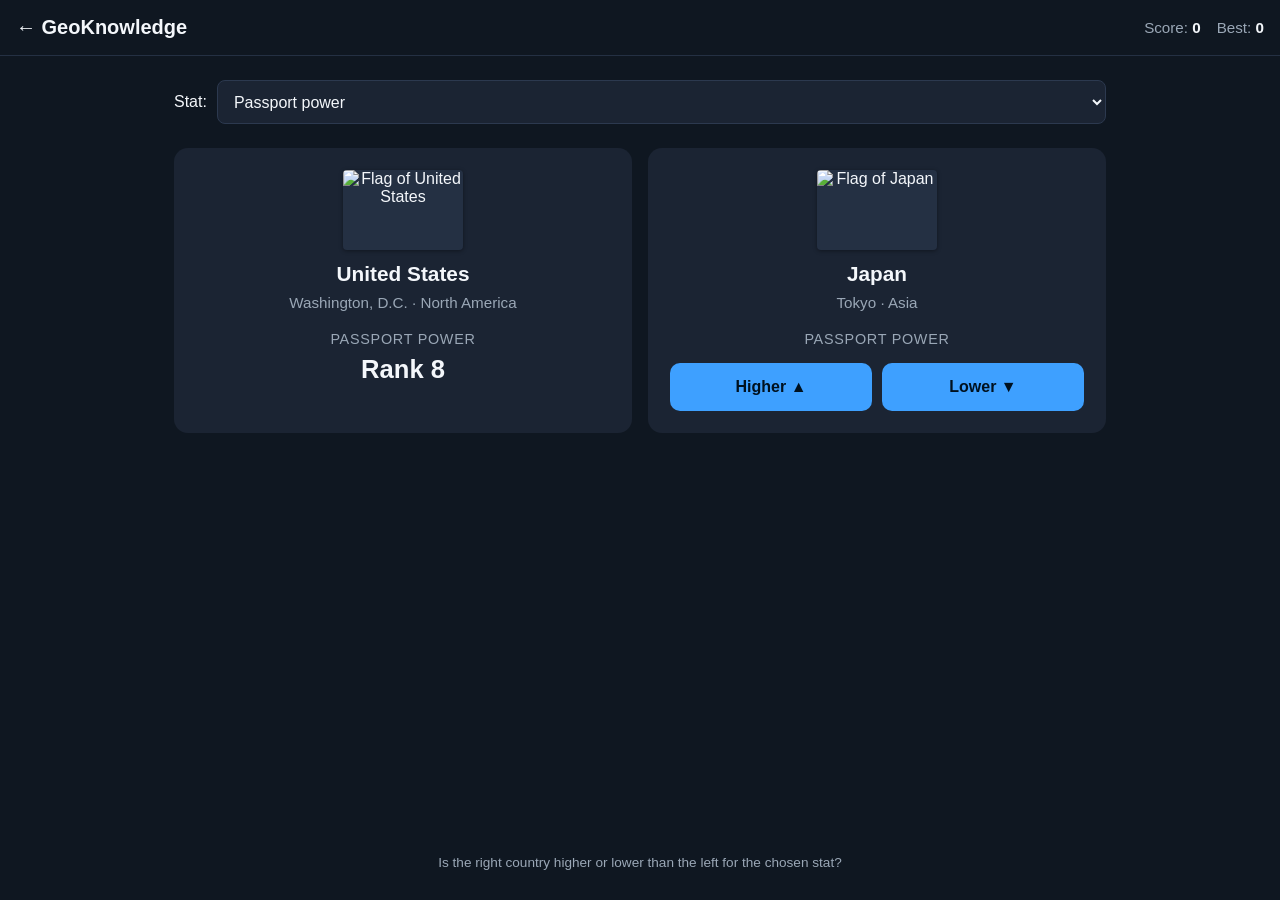
==== higher-lower/index.html @ a24436b9 "first small game with 10 countries" ====
<!doctype html>
<html lang="en">
<head>
  <meta charset="utf-8" />
  <meta name="viewport" content="width=device-width, initial-scale=1" />
  <title>Higher or Lower — GeoKnowledge</title>
  <link rel="stylesheet" href="../styles.css" />
  <link rel="stylesheet" href="style.css" />
</head>
<body>
  <header class="topbar">
    <h1><a class="brand" href="../">← GeoKnowledge</a></h1>
    <div class="topbar-right">
      <span>Score: <strong id="score">0</strong></span>
      <span>Best: <strong id="best">0</strong></span>
    </div>
  </header>

  <main>
    <section class="stat-picker" aria-label="Choose stat">
      <label for="stat">Stat:</label>
      <select id="stat">
        <option value="passport_rank">Passport power</option>
        <option value="gdp_per_capita_usd">GDP per capita</option>
        <option value="coastline_km">Coastline</option>
        <option value="population">Population</option>
        <option value="area_km2">Area</option>
      </select>
    </section>

    <section id="board" class="board" aria-live="polite">
      <article class="card" id="left-card">
        <img class="flag" id="left-flag" alt="" />
        <h2 class="country" id="left-name"></h2>
        <p class="meta"><span id="left-capital"></span> · <span id="left-continent"></span></p>
        <p class="stat-label" id="left-stat-label"></p>
        <p class="stat-value" id="left-stat-value"></p>
      </article>

      <article class="card" id="right-card">
        <img class="flag" id="right-flag" alt="" />
        <h2 class="country" id="right-name"></h2>
        <p class="meta"><span id="right-capital"></span> · <span id="right-continent"></span></p>
        <p class="stat-label" id="right-stat-label"></p>
        <p class="stat-value hidden" id="right-stat-value"></p>
        <div class="choice-buttons" id="choice-buttons">
          <button type="button" class="btn" data-choice="higher">Higher ▲</button>
          <button type="button" class="btn" data-choice="lower">Lower ▼</button>
        </div>
        <button type="button" id="next-btn" class="btn btn--ghost next-btn hidden">Next →</button>
      </article>
    </section>

    <section id="game-over" class="game-over hidden">
      <h2>Game over</h2>
      <p>Your score: <strong id="final-score">0</strong></p>
      <button type="button" id="play-again" class="btn">Play again</button>
    </section>

    <p id="loading" class="loading">Loading countries…</p>
  </main>

  <footer>
    <p>Is the right country higher or lower than the left for the chosen stat?</p>
  </footer>

  <script src="app.js"></script>
</body>
</html>
---- styles.css ----
/* Shared base — applies to every page. Page-specific rules go in
   each page's own stylesheet (e.g. home.css, higher-lower/style.css). */

:root {
  --bg: #0f1721;
  --fg: #f4f7fb;
  --muted: #9aa7b6;
  --card: #1b2433;
  --border: #243043;
  --accent: #3ea0ff;
  --good: #2fbf71;
  --bad: #e0524a;
  --radius: 14px;
  --max-width: 980px;
}

* { box-sizing: border-box; }

html, body {
  margin: 0;
  padding: 0;
  background: var(--bg);
  color: var(--fg);
  font-family: -apple-system, BlinkMacSystemFont, "Segoe UI", Roboto, sans-serif;
  min-height: 100%;
}

body {
  display: flex;
  flex-direction: column;
  min-height: 100vh;
}

a { color: var(--accent); text-decoration: none; }
a:hover { text-decoration: underline; }

/* Top bar shared across pages */
.topbar {
  display: flex;
  align-items: center;
  justify-content: space-between;
  padding: 16px;
  border-bottom: 1px solid var(--border);
  gap: 12px;
}
.topbar h1 { font-size: 1.25rem; margin: 0; }
.topbar a.brand { color: var(--fg); }

.topbar-right {
  display: flex;
  gap: 16px;
  font-size: 0.95rem;
  color: var(--muted);
  align-items: center;
}
.topbar-right strong { color: var(--fg); }

main {
  flex: 1;
  padding: 16px;
  display: flex;
  flex-direction: column;
  gap: 20px;
  max-width: var(--max-width);
  width: 100%;
  margin: 0 auto;
}

footer {
  padding: 16px;
  text-align: center;
  color: var(--muted);
  font-size: 0.85rem;
}

/* Generic button base */
.btn {
  display: inline-block;
  background: var(--accent);
  color: #00111f;
  border: none;
  border-radius: 10px;
  padding: 14px 16px;
  font-size: 1rem;
  font-weight: 600;
  cursor: pointer;
  min-height: 48px;
  text-align: center;
}
.btn:active { transform: translateY(1px); }
.btn--ghost { background: var(--fg); color: var(--bg); }

.hidden { display: none !important; }

@media (min-width: 700px) {
  main { padding: 24px; gap: 24px; }
}
---- higher-lower/style.css ----
/* Higher-or-Lower page only */

.stat-picker {
  display: flex;
  align-items: center;
  gap: 10px;
}
.stat-picker select {
  background: var(--card);
  color: var(--fg);
  border: 1px solid #2c394f;
  border-radius: 8px;
  padding: 10px 12px;
  font-size: 1rem;
  min-height: 44px;
  flex: 1;
}

.board {
  display: flex;
  flex-direction: column;
  gap: 16px;
}

.card {
  background: var(--card);
  border-radius: var(--radius);
  padding: 20px;
  text-align: center;
  display: flex;
  flex-direction: column;
  align-items: center;
  gap: 8px;
  border: 2px solid transparent;
  transition: border-color 0.25s, transform 0.25s;
}
.card.correct { border-color: var(--good); }
.card.wrong   { border-color: var(--bad); }

.flag {
  width: 120px;
  height: auto;
  aspect-ratio: 3 / 2;
  object-fit: cover;
  border-radius: 4px;
  box-shadow: 0 1px 4px rgba(0, 0, 0, 0.4);
  background: #243043;
}
.country { margin: 4px 0 0; font-size: 1.3rem; }
.meta { margin: 0; color: var(--muted); font-size: 0.95rem; }
.stat-label {
  margin: 12px 0 0;
  color: var(--muted);
  font-size: 0.9rem;
  text-transform: uppercase;
  letter-spacing: 0.05em;
}
.stat-value { margin: 0; font-size: 1.6rem; font-weight: 700; }

.choice-buttons {
  display: flex;
  gap: 10px;
  width: 100%;
  margin-top: 8px;
}
.choice-buttons .btn { flex: 1; }

.next-btn { width: 100%; margin-top: 8px; }

.game-over {
  background: var(--card);
  border-radius: var(--radius);
  padding: 24px;
  text-align: center;
}
.game-over h2 { margin-top: 0; }

.loading { text-align: center; color: var(--muted); }

@media (min-width: 700px) {
  .board { flex-direction: row; align-items: stretch; }
  .card { flex: 1; }
}
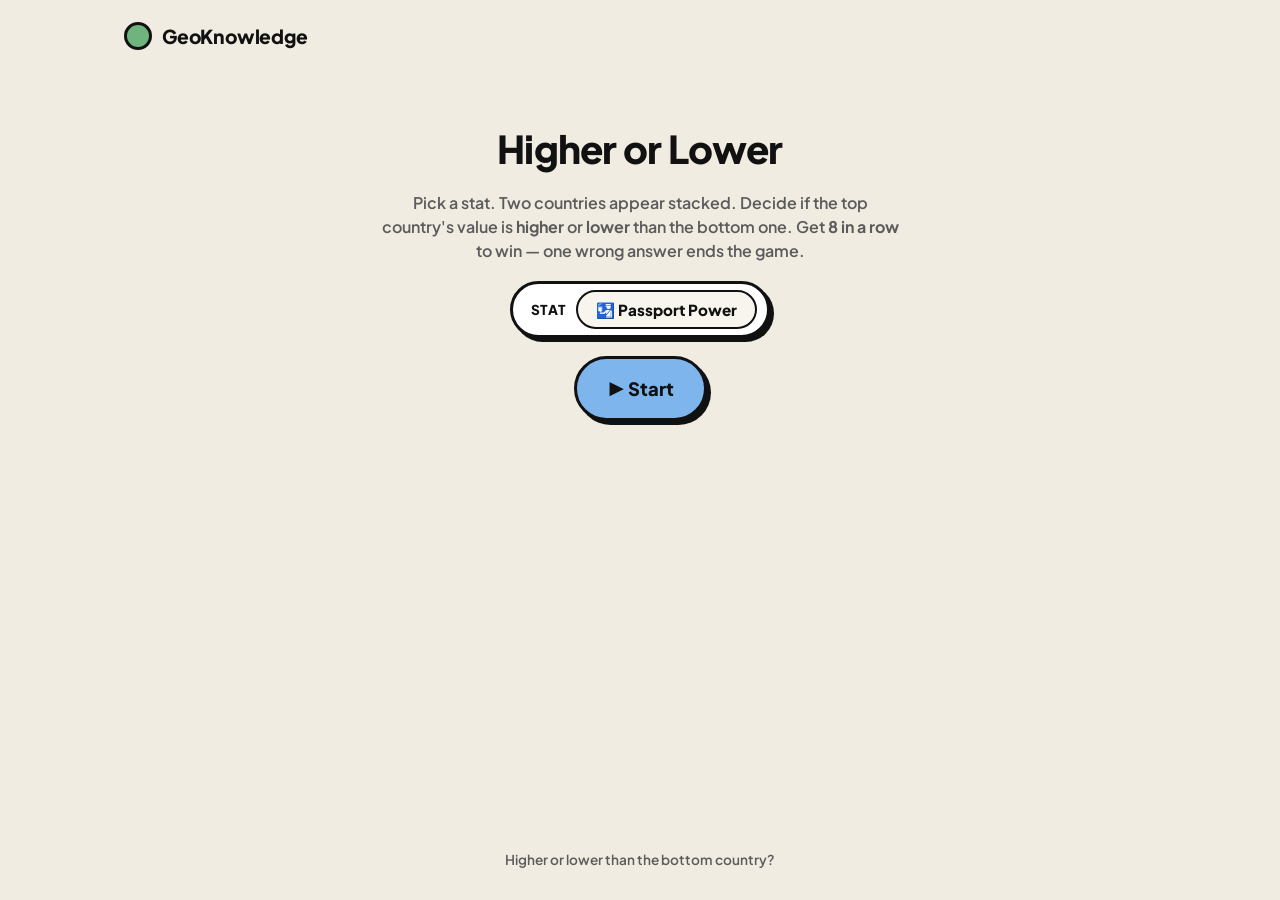
==== commit d42cdb89: "style change" ====
--- a/higher-lower/index.html
+++ b/higher-lower/index.html
@@ -4,64 +4,89 @@
   <meta charset="utf-8" />
   <meta name="viewport" content="width=device-width, initial-scale=1" />
   <title>Higher or Lower — GeoKnowledge</title>
+  <link rel="preconnect" href="https://fonts.googleapis.com" />
+  <link rel="preconnect" href="https://fonts.gstatic.com" crossorigin />
+  <link rel="stylesheet"
+        href="https://fonts.googleapis.com/css2?family=Plus+Jakarta+Sans:wght@600;700;800&display=swap" />
   <link rel="stylesheet" href="../styles.css" />
   <link rel="stylesheet" href="style.css" />
 </head>
 <body>
   <header class="topbar">
-    <h1><a class="brand" href="../">← GeoKnowledge</a></h1>
-    <div class="topbar-right">
-      <span>Score: <strong id="score">0</strong></span>
-      <span>Best: <strong id="best">0</strong></span>
-    </div>
+    <h1>
+      <a class="brand" href="../">
+        <span class="brand__dot" aria-hidden="true"></span>
+        GeoKnowledge
+      </a>
+    </h1>
   </header>
 
   <main>
-    <section class="stat-picker" aria-label="Choose stat">
-      <label for="stat">Stat:</label>
-      <select id="stat">
-        <option value="passport_rank">Passport power</option>
-        <option value="gdp_per_capita_usd">GDP per capita</option>
-        <option value="coastline_km">Coastline</option>
-        <option value="population">Population</option>
-        <option value="area_km2">Area</option>
-      </select>
+    <!-- START SCREEN -->
+    <section id="start-screen" class="screen">
+      <h2 class="screen__title">Higher or Lower</h2>
+      <p class="screen__lead">
+        Pick a stat. Two countries appear stacked. Decide if the top country's value is
+        <strong>higher</strong> or <strong>lower</strong> than the bottom one. Get
+        <strong>8 in a row</strong> to win — one wrong answer ends the game.
+      </p>
+
+      <div class="stat-picker">
+        <label for="stat">Stat</label>
+        <select id="stat">
+          <option value="passport_rank">🛂 Passport Power</option>
+          <option value="gdp_per_capita_usd">💵 GDP per Capita</option>
+          <option value="coastline_km">🌊 Coastline</option>
+          <option value="population">👥 Population</option>
+          <option value="area_km2">🗺️ Area</option>
+        </select>
+      </div>
+
+      <button type="button" id="start-btn" class="btn btn--blue btn--xl">▶ Start</button>
+      <p id="loading" class="loading">Loading countries…</p>
     </section>
 
-    <section id="board" class="board" aria-live="polite">
-      <article class="card" id="left-card">
-        <img class="flag" id="left-flag" alt="" />
-        <h2 class="country" id="left-name"></h2>
-        <p class="meta"><span id="left-capital"></span> · <span id="left-continent"></span></p>
-        <p class="stat-label" id="left-stat-label"></p>
-        <p class="stat-value" id="left-stat-value"></p>
+    <!-- GAME BOARD -->
+    <section id="board" class="board hidden" aria-live="polite">
+      <div class="board__topbar">
+        <span class="pill"><strong id="round">1</strong> / <strong id="total-rounds">8</strong></span>
+        <span class="pill" id="stat-label">📊 Stat</span>
+      </div>
+
+      <article class="country" id="bottom-country">
+        <img class="flag" id="bottom-flag" alt="" />
+        <h2 class="country__name" id="bottom-name"></h2>
+        <p class="country__value" id="bottom-value"></p>
       </article>
 
-      <article class="card" id="right-card">
-        <img class="flag" id="right-flag" alt="" />
-        <h2 class="country" id="right-name"></h2>
-        <p class="meta"><span id="right-capital"></span> · <span id="right-continent"></span></p>
-        <p class="stat-label" id="right-stat-label"></p>
-        <p class="stat-value hidden" id="right-stat-value"></p>
-        <div class="choice-buttons" id="choice-buttons">
-          <button type="button" class="btn" data-choice="higher">Higher ▲</button>
-          <button type="button" class="btn" data-choice="lower">Lower ▼</button>
-        </div>
-        <button type="button" id="next-btn" class="btn btn--ghost next-btn hidden">Next →</button>
+      <div class="vs"><span>v s</span></div>
+
+      <article class="country" id="top-country">
+        <img class="flag" id="top-flag" alt="" />
+        <h2 class="country__name" id="top-name"></h2>
+        <p class="country__value country__value--hidden" id="top-value">•••</p>
       </article>
+      
+
+      <div class="choice-buttons" id="choice-buttons">
+        <button type="button" class="btn btn--good" data-choice="higher">▲ Higher</button>
+        <button type="button" class="btn btn--bad"  data-choice="lower">▼ Lower</button>
+      </div>
     </section>
 
-    <section id="game-over" class="game-over hidden">
-      <h2>Game over</h2>
-      <p>Your score: <strong id="final-score">0</strong></p>
-      <button type="button" id="play-again" class="btn">Play again</button>
+    <!-- END SCREEN -->
+    <section id="end-screen" class="screen hidden">
+      <h2 id="end-title" class="screen__title">Game over</h2>
+      <p class="screen__lead">
+        Final score: <strong id="final-score">0</strong> / <span id="final-total">8</span>
+      </p>
+      <button type="button" id="play-again" class="btn btn--blue btn--xl">↻ Play again</button>
+      <a class="btn btn--soft" href="../">⌂ Home</a>
     </section>
-
-    <p id="loading" class="loading">Loading countries…</p>
   </main>
 
   <footer>
-    <p>Is the right country higher or lower than the left for the chosen stat?</p>
+    <p>Higher or lower than the bottom country?</p>
   </footer>
 
   <script src="app.js"></script>
--- a/styles.css
+++ b/styles.css
@@ -1,17 +1,28 @@
-/* Shared base — applies to every page. Page-specific rules go in
+/* Shared base — cream/black sticker style. Page-specific rules live in
    each page's own stylesheet (e.g. home.css, higher-lower/style.css). */
 
 :root {
-  --bg: #0f1721;
-  --fg: #f4f7fb;
-  --muted: #9aa7b6;
-  --card: #1b2433;
-  --border: #243043;
-  --accent: #3ea0ff;
-  --good: #2fbf71;
-  --bad: #e0524a;
-  --radius: 14px;
-  --max-width: 980px;
+  --bg: #f1ece2;
+  --ink: #111111;
+  --ink-soft: #5b5b5b;
+  --line: #111111;
+  --white: #ffffff;
+  --pale: #f8f5ee;
+
+  /* Tile palette */
+  --tile-pink:   #f0a7ba;
+  --tile-orange: #f3a85f;
+  --tile-green:  #8ecb7d;
+  --tile-purple: #c9aeea;
+  --tile-blue:   #7eb5ec;
+  --tile-soft:   #e7dfd0;
+
+  --radius-tile: 22px;
+  --radius-pill: 999px;
+  --radius-card: 18px;
+  --border-w: 3px;
+
+  --max-width: 1080px;
 }
 
 * { box-sizing: border-box; }
@@ -20,9 +31,13 @@
   margin: 0;
   padding: 0;
   background: var(--bg);
-  color: var(--fg);
-  font-family: -apple-system, BlinkMacSystemFont, "Segoe UI", Roboto, sans-serif;
+  color: var(--ink);
+  font-family: "Plus Jakarta Sans", -apple-system, BlinkMacSystemFont,
+               "Segoe UI", Roboto, "Helvetica Neue", Arial, sans-serif;
+  font-weight: 600;
   min-height: 100%;
+  -webkit-font-smoothing: antialiased;
+  text-rendering: optimizeLegibility;
 }
 
 body {
@@ -31,67 +46,120 @@
   min-height: 100vh;
 }
 
-a { color: var(--accent); text-decoration: none; }
+a { color: inherit; text-decoration: none; }
 a:hover { text-decoration: underline; }
 
-/* Top bar shared across pages */
+h1, h2, h3 { font-weight: 800; letter-spacing: -0.01em; }
+
+/* Top bar */
 .topbar {
   display: flex;
   align-items: center;
   justify-content: space-between;
-  padding: 16px;
-  border-bottom: 1px solid var(--border);
+  padding: 18px 20px;
   gap: 12px;
+  max-width: var(--max-width);
+  width: 100%;
+  margin: 0 auto;
 }
-.topbar h1 { font-size: 1.25rem; margin: 0; }
-.topbar a.brand { color: var(--fg); }
-
-.topbar-right {
-  display: flex;
-  gap: 16px;
-  font-size: 0.95rem;
-  color: var(--muted);
+.topbar h1 {
+  font-size: 1.2rem;
+  margin: 0;
+}
+.topbar .brand {
+  display: inline-flex;
   align-items: center;
+  gap: 10px;
+  color: var(--ink);
 }
-.topbar-right strong { color: var(--fg); }
+.brand__dot {
+  display: inline-block;
+  width: 28px; height: 28px;
+  border-radius: 50%;
+  background: #6fb37e;
+  border: var(--border-w) solid var(--ink);
+}
 
 main {
   flex: 1;
-  padding: 16px;
+  padding: 12px 20px 40px;
   display: flex;
   flex-direction: column;
-  gap: 20px;
+  gap: 24px;
   max-width: var(--max-width);
   width: 100%;
   margin: 0 auto;
 }
 
 footer {
-  padding: 16px;
+  padding: 18px;
   text-align: center;
-  color: var(--muted);
+  color: var(--ink-soft);
   font-size: 0.85rem;
+  font-weight: 600;
 }
 
-/* Generic button base */
+/* Flat sticker-style buttons */
 .btn {
-  display: inline-block;
-  background: var(--accent);
-  color: #00111f;
-  border: none;
-  border-radius: 10px;
-  padding: 14px 16px;
+  display: inline-flex;
+  align-items: center;
+  justify-content: center;
+  gap: 8px;
+  background: var(--white);
+  color: var(--ink);
+  border: var(--border-w) solid var(--ink);
+  border-radius: var(--radius-pill);
+  padding: 14px 22px;
+  font-family: inherit;
   font-size: 1rem;
-  font-weight: 600;
+  font-weight: 800;
   cursor: pointer;
-  min-height: 48px;
+  min-height: 50px;
   text-align: center;
+  text-decoration: none;
+  transition: transform 0.08s ease, box-shadow 0.08s ease;
+  box-shadow: 4px 4px 0 var(--ink);
 }
-.btn:active { transform: translateY(1px); }
-.btn--ghost { background: var(--fg); color: var(--bg); }
+.btn:hover { text-decoration: none; transform: translate(-1px, -1px); box-shadow: 5px 5px 0 var(--ink); }
+.btn:active { transform: translate(2px, 2px); box-shadow: 1px 1px 0 var(--ink); }
+
+.btn--good  { background: var(--tile-green); }
+.btn--bad   { background: var(--tile-pink); }
+.btn--blue  { background: var(--tile-blue); }
+.btn--soft  { background: var(--pale); }
+
+.btn--xl {
+  font-size: 1.15rem;
+  padding: 18px 30px;
+  min-height: 60px;
+}
+
+/* Pill (read-only badge) */
+.pill {
+  display: inline-flex;
+  align-items: center;
+  gap: 8px;
+  background: var(--pale);
+  border: 2px solid var(--ink);
+  color: var(--ink);
+  padding: 6px 16px;
+  border-radius: var(--radius-pill);
+  font-size: 0.95rem;
+  font-weight: 800;
+}
 
 .hidden { display: none !important; }
 
+/* Section header like the inspiration: bold, large, no caps */
+.section-title {
+  font-size: 1.6rem;
+  font-weight: 800;
+  margin: 8px 0 4px;
+  letter-spacing: -0.01em;
+}
+
 @media (min-width: 700px) {
-  main { padding: 24px; gap: 24px; }
+  main { padding: 16px 24px 48px; gap: 32px; }
+  .topbar { padding: 22px 24px; }
+  .section-title { font-size: 1.9rem; }
 }
--- a/higher-lower/style.css
+++ b/higher-lower/style.css
@@ -1,83 +1,172 @@
 /* Higher-or-Lower page only */
 
+/* Start / end screens */
+.screen {
+  text-align: center;
+  display: flex;
+  flex-direction: column;
+  align-items: center;
+  gap: 18px;
+  padding: 32px 16px 16px;
+}
+.screen__title {
+  margin: 0;
+  font-size: 2rem;
+  letter-spacing: -0.02em;
+}
+.screen__lead {
+  margin: 0;
+  color: var(--ink-soft);
+  max-width: 520px;
+  line-height: 1.5;
+  font-weight: 600;
+}
+.screen__title.win  { color: #1a7a3e; }
+.screen__title.lose { color: #b22a22; }
+
+/* Stat picker */
 .stat-picker {
   display: flex;
   align-items: center;
   gap: 10px;
+  background: var(--white);
+  border: var(--border-w) solid var(--ink);
+  border-radius: var(--radius-pill);
+  padding: 6px 10px 6px 18px;
+  box-shadow: 4px 4px 0 var(--ink);
+}
+.stat-picker label {
+  font-weight: 800;
+  font-size: 0.85rem;
+  letter-spacing: 0.05em;
+  text-transform: uppercase;
+  color: var(--ink);
 }
 .stat-picker select {
-  background: var(--card);
-  color: var(--fg);
-  border: 1px solid #2c394f;
-  border-radius: 8px;
-  padding: 10px 12px;
-  font-size: 1rem;
-  min-height: 44px;
-  flex: 1;
+  appearance: none;
+  -webkit-appearance: none;
+  background: var(--pale);
+  color: var(--ink);
+  border: 2px solid var(--ink);
+  border-radius: var(--radius-pill);
+  padding: 8px 18px;
+  font-family: inherit;
+  font-size: 0.95rem;
+  font-weight: 800;
+  cursor: pointer;
 }
 
+/* Board */
 .board {
   display: flex;
   flex-direction: column;
-  gap: 16px;
+  align-items: center;
+  gap: 14px;
+  padding: 8px 0;
 }
 
-.card {
-  background: var(--card);
-  border-radius: var(--radius);
-  padding: 20px;
-  text-align: center;
+.board__topbar {
+  display: flex;
+  justify-content: center;
+  gap: 12px;
+  flex-wrap: wrap;
+  margin-bottom: 6px;
+}
+
+.country {
   display: flex;
   flex-direction: column;
   align-items: center;
-  gap: 8px;
-  border: 2px solid transparent;
-  transition: border-color 0.25s, transform 0.25s;
+  gap: 6px;
+  padding: 4px 0;
+  width: 100%;
+  text-align: center;
 }
-.card.correct { border-color: var(--good); }
-.card.wrong   { border-color: var(--bad); }
 
 .flag {
-  width: 120px;
+  width: 220px;
+  max-width: 70%;
   height: auto;
   aspect-ratio: 3 / 2;
   object-fit: cover;
   border-radius: 4px;
-  box-shadow: 0 1px 4px rgba(0, 0, 0, 0.4);
-  background: #243043;
+  background: var(--pale);
+  box-shadow: 0 2px 0 rgba(0,0,0,0.08);
 }
-.country { margin: 4px 0 0; font-size: 1.3rem; }
-.meta { margin: 0; color: var(--muted); font-size: 0.95rem; }
-.stat-label {
-  margin: 12px 0 0;
-  color: var(--muted);
+
+.country__name {
+  margin: 8px 0 0;
+  font-size: 1.6rem;
+  font-weight: 800;
+  letter-spacing: -0.01em;
+}
+.country__value {
+  margin: 0;
+  font-size: 2rem;
+  font-weight: 800;
+  letter-spacing: -0.02em;
+}
+.country__value--hidden {
+  color: transparent;
+  background: linear-gradient(90deg, #d9d3c5, #efe8d8, #d9d3c5);
+  background-size: 200% 100%;
+  animation: shimmer 1.6s infinite linear;
+  border-radius: 8px;
+  padding: 2px 14px;
+}
+@keyframes shimmer {
+  0%   { background-position: 0% 50%; }
+  100% { background-position: 200% 50%; }
+}
+
+/* "v s" divider */
+.vs {
+  display: flex;
+  align-items: center;
+  gap: 12px;
+  width: 100%;
+  max-width: 420px;
+  color: var(--ink-soft);
+  font-weight: 800;
+  letter-spacing: 0.4em;
   font-size: 0.9rem;
-  text-transform: uppercase;
-  letter-spacing: 0.05em;
+  margin: 4px 0;
 }
-.stat-value { margin: 0; font-size: 1.6rem; font-weight: 700; }
+.vs::before, .vs::after {
+  content: "";
+  flex: 1;
+  height: 2px;
+  background: var(--ink);
+  opacity: 0.18;
+}
 
+/* Country result outline */
+.country.correct .flag {
+  outline: var(--border-w) solid #1a7a3e;
+  outline-offset: 4px;
+  border-radius: 4px;
+}
+.country.wrong .flag {
+  outline: var(--border-w) solid #b22a22;
+  outline-offset: 4px;
+  border-radius: 4px;
+}
+
+/* Choice buttons */
 .choice-buttons {
   display: flex;
-  gap: 10px;
+  gap: 12px;
   width: 100%;
-  margin-top: 8px;
+  max-width: 420px;
+  margin-top: 6px;
 }
 .choice-buttons .btn { flex: 1; }
 
-.next-btn { width: 100%; margin-top: 8px; }
-
-.game-over {
-  background: var(--card);
-  border-radius: var(--radius);
-  padding: 24px;
-  text-align: center;
-}
-.game-over h2 { margin-top: 0; }
-
-.loading { text-align: center; color: var(--muted); }
+.loading { color: var(--ink-soft); margin: 0; font-weight: 600; }
 
 @media (min-width: 700px) {
-  .board { flex-direction: row; align-items: stretch; }
-  .card { flex: 1; }
+  .flag { width: 260px; }
+  .country__name { font-size: 1.9rem; }
+  .country__value { font-size: 2.4rem; }
+  .screen__title { font-size: 2.4rem; }
 }
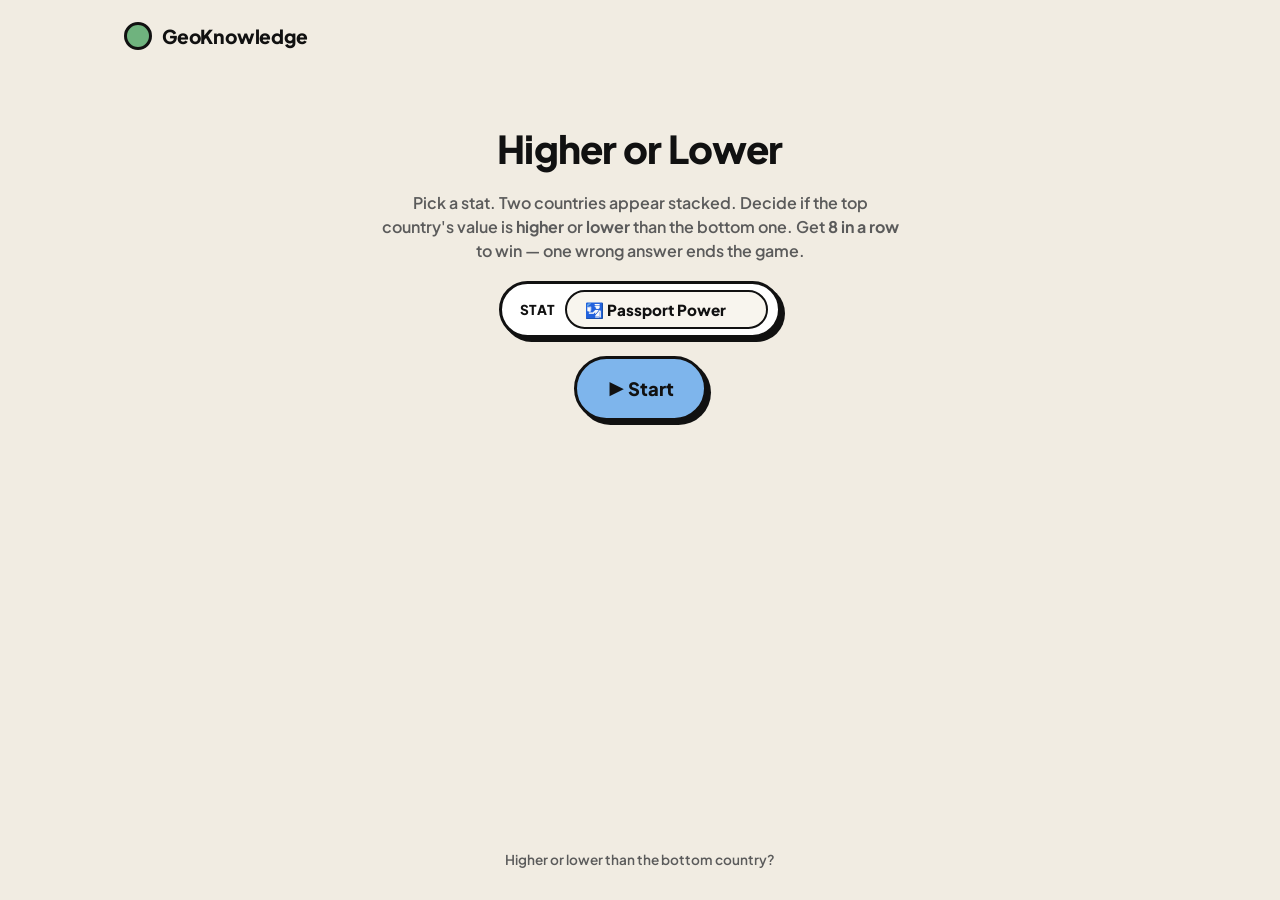
==== commit cce51ce0: "data gathering" ====
--- a/higher-lower/index.html
+++ b/higher-lower/index.html
@@ -39,6 +39,14 @@
           <option value="coastline_km">🌊 Coastline</option>
           <option value="population">👥 Population</option>
           <option value="area_km2">🗺️ Area</option>
+          <option value="life_expectancy_years">❤️ Life Expectancy</option>
+          <option value="median_age_years">🎂 Median Age</option>
+          <option value="population_growth_pct">📈 Population Growth</option>
+          <option value="obesity_pct">🍔 Obesity Rate</option>
+          <option value="alcohol_l_per_year">🍺 Alcohol per Capita</option>
+          <option value="unemployment_pct">💼 Unemployment</option>
+          <option value="highest_point_m">⛰️ Highest Point</option>
+          <option value="internet_users_pct">🌐 Internet Users</option>
         </select>
       </div>
 
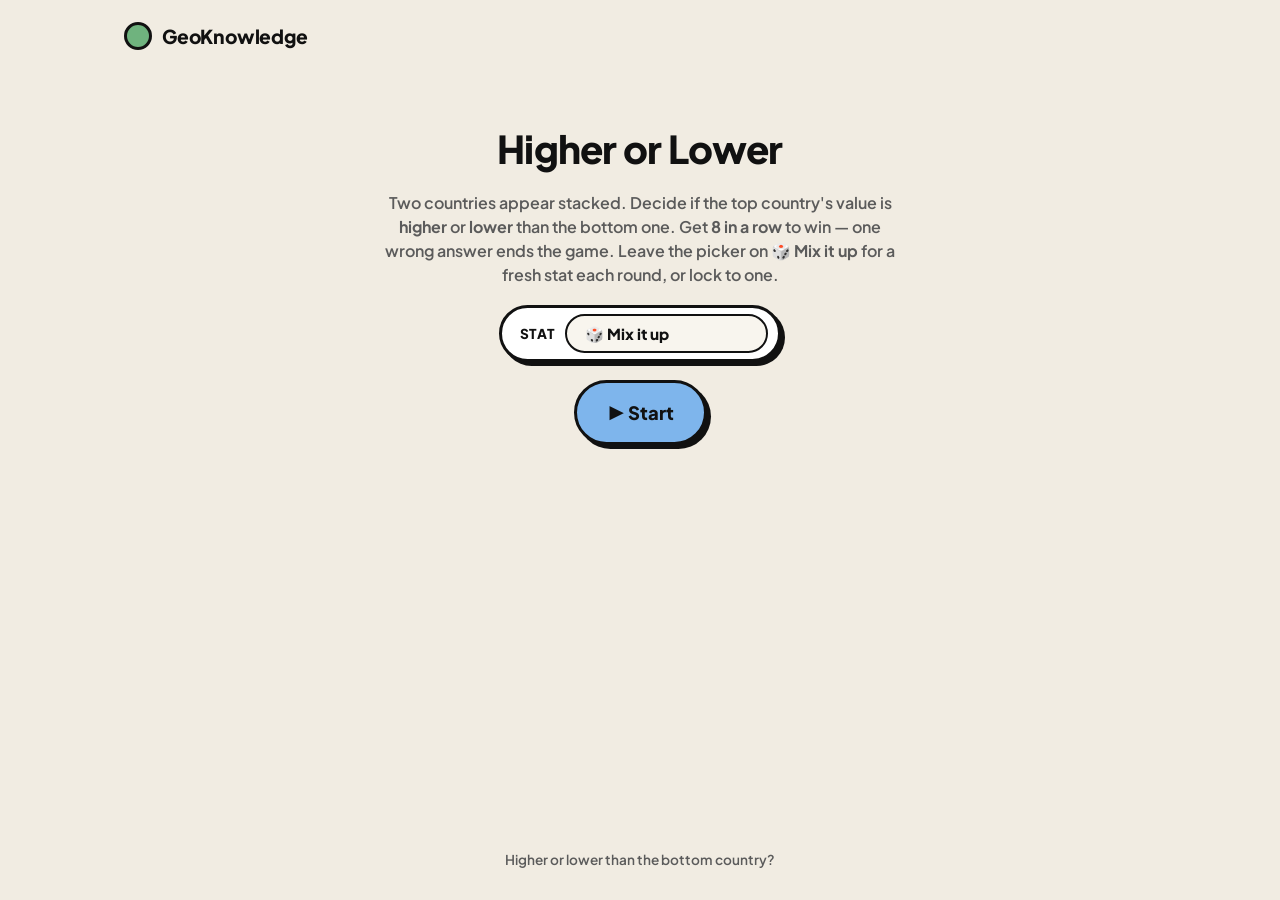
==== commit 84dd76f2: "new game" ====
--- a/higher-lower/index.html
+++ b/higher-lower/index.html
@@ -26,14 +26,16 @@
     <section id="start-screen" class="screen">
       <h2 class="screen__title">Higher or Lower</h2>
       <p class="screen__lead">
-        Pick a stat. Two countries appear stacked. Decide if the top country's value is
+        Two countries appear stacked. Decide if the top country's value is
         <strong>higher</strong> or <strong>lower</strong> than the bottom one. Get
         <strong>8 in a row</strong> to win — one wrong answer ends the game.
+        Leave the picker on <strong>🎲 Mix it up</strong> for a fresh stat each round, or lock to one.
       </p>
 
       <div class="stat-picker">
         <label for="stat">Stat</label>
         <select id="stat">
+          <option value="__random__" selected>🎲 Mix it up</option>
           <option value="passport_rank">🛂 Passport Power</option>
           <option value="gdp_per_capita_usd">💵 GDP per Capita</option>
           <option value="coastline_km">🌊 Coastline</option>
--- a/styles.css
+++ b/styles.css
@@ -163,3 +163,46 @@
   .topbar { padding: 22px 24px; }
   .section-title { font-size: 1.9rem; }
 }
+
+/* Start / end screen layout — used by every game page */
+.screen {
+  text-align: center;
+  display: flex;
+  flex-direction: column;
+  align-items: center;
+  gap: 18px;
+  padding: 32px 16px 16px;
+}
+.screen__title {
+  margin: 0;
+  font-size: 2rem;
+  letter-spacing: -0.02em;
+}
+.screen__lead {
+  margin: 0;
+  color: var(--ink-soft);
+  max-width: 520px;
+  line-height: 1.5;
+  font-weight: 600;
+}
+.screen__title.win  { color: #1a7a3e; }
+.screen__title.lose { color: #b22a22; }
+
+/* Country flag image — used by every game page */
+.flag {
+  width: 220px;
+  max-width: 70%;
+  height: auto;
+  aspect-ratio: 3 / 2;
+  object-fit: cover;
+  border-radius: 4px;
+  background: var(--pale);
+  box-shadow: 0 2px 0 rgba(0,0,0,0.08);
+}
+
+.loading { color: var(--ink-soft); margin: 0; font-weight: 600; }
+
+@media (min-width: 700px) {
+  .flag { width: 260px; }
+  .screen__title { font-size: 2.4rem; }
+}
--- a/higher-lower/style.css
+++ b/higher-lower/style.css
@@ -1,28 +1,5 @@
-/* Higher-or-Lower page only */
-
-/* Start / end screens */
-.screen {
-  text-align: center;
-  display: flex;
-  flex-direction: column;
-  align-items: center;
-  gap: 18px;
-  padding: 32px 16px 16px;
-}
-.screen__title {
-  margin: 0;
-  font-size: 2rem;
-  letter-spacing: -0.02em;
-}
-.screen__lead {
-  margin: 0;
-  color: var(--ink-soft);
-  max-width: 520px;
-  line-height: 1.5;
-  font-weight: 600;
-}
-.screen__title.win  { color: #1a7a3e; }
-.screen__title.lose { color: #b22a22; }
+/* Higher-or-Lower page only.
+   Shared rules (.screen, .flag, .loading, .screen__title.win/.lose) live in ../styles.css. */
 
 /* Stat picker */
 .stat-picker {
@@ -81,17 +58,6 @@
   padding: 4px 0;
   width: 100%;
   text-align: center;
-}
-
-.flag {
-  width: 220px;
-  max-width: 70%;
-  height: auto;
-  aspect-ratio: 3 / 2;
-  object-fit: cover;
-  border-radius: 4px;
-  background: var(--pale);
-  box-shadow: 0 2px 0 rgba(0,0,0,0.08);
 }
 
 .country__name {
@@ -162,11 +128,7 @@
 }
 .choice-buttons .btn { flex: 1; }
 
-.loading { color: var(--ink-soft); margin: 0; font-weight: 600; }
-
 @media (min-width: 700px) {
-  .flag { width: 260px; }
   .country__name { font-size: 1.9rem; }
   .country__value { font-size: 2.4rem; }
-  .screen__title { font-size: 2.4rem; }
 }
